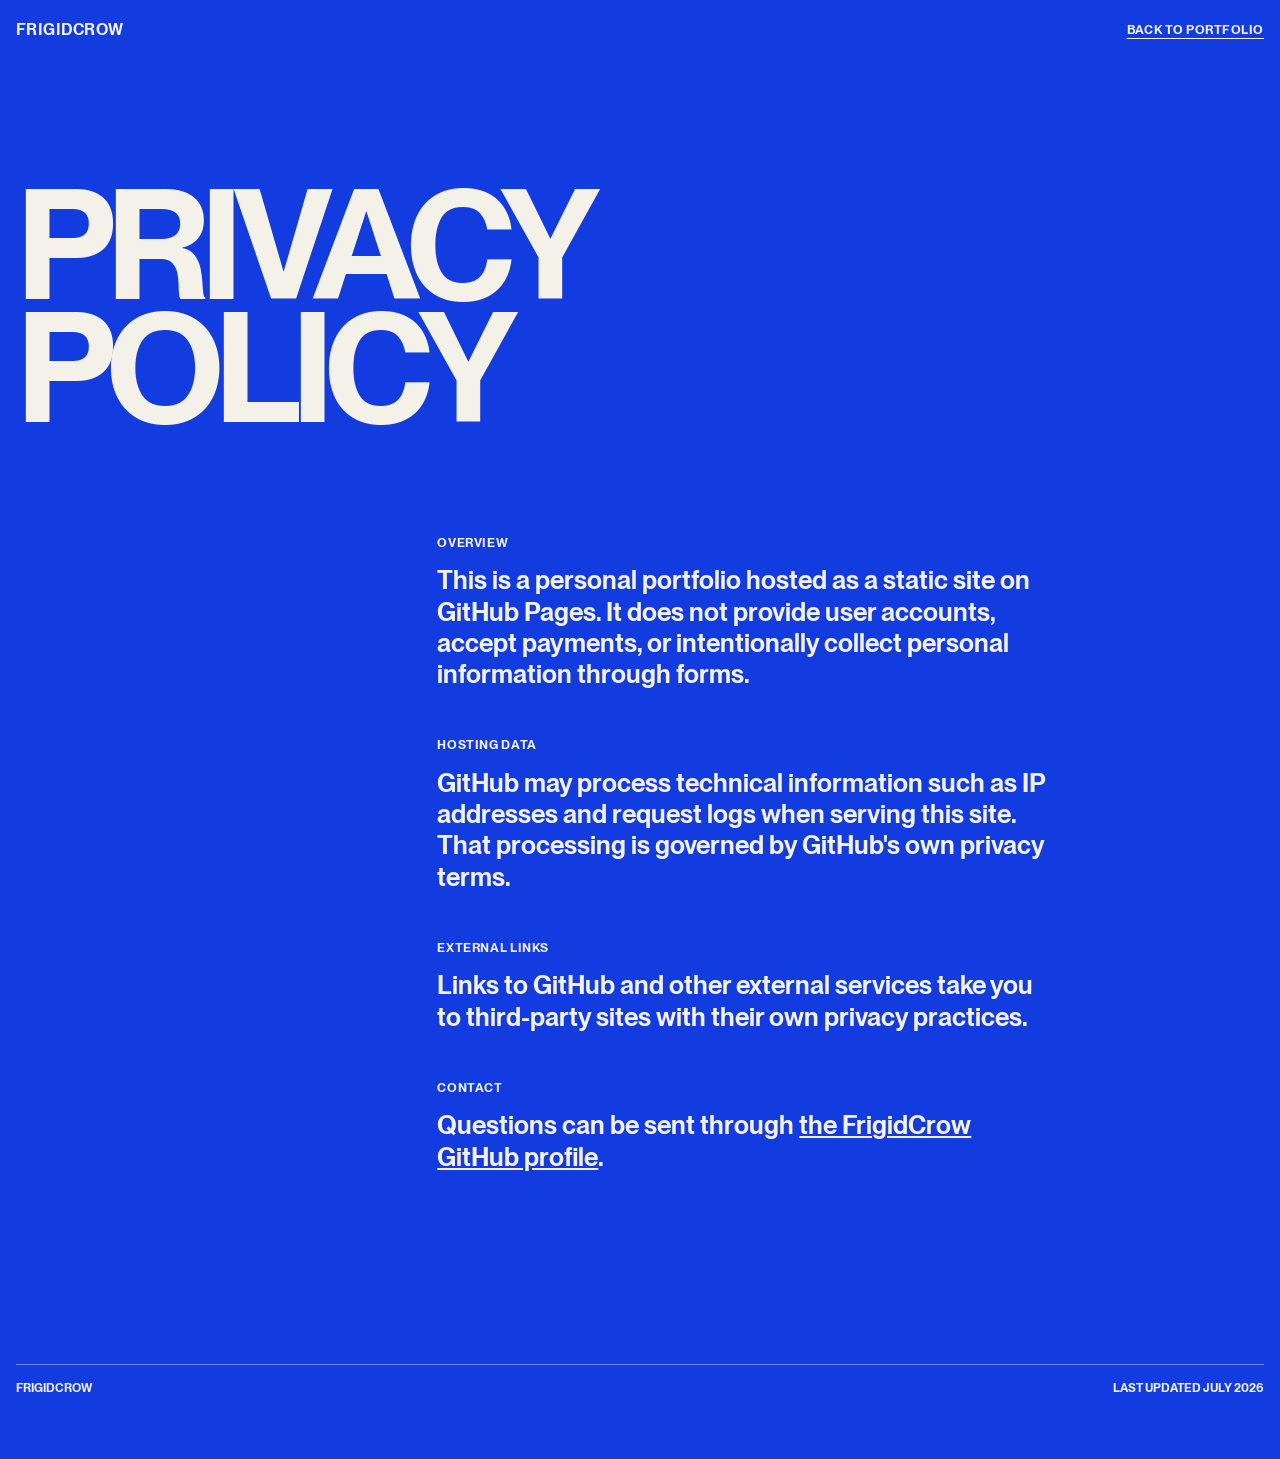
==== privacy-policy/index.html @ b76bd4f7 "Publish FrigidCrow immersive portfolio" ====
<!doctype html>
<html lang="en">
  <head>
    <meta charset="utf-8">
    <meta name="viewport" content="width=device-width, initial-scale=1">
    <meta name="theme-color" content="#123ce0">
    <title>Privacy Policy | FrigidCrow</title>
    <meta name="description" content="Privacy information for the FrigidCrow personal portfolio.">
    <link rel="icon" href="/favicons/dark/favicon.ico">
    <link rel="stylesheet" href="/personal.css">
    <style>
      @font-face{font-family:NeueMontreal;src:url('/fonts/PPNeueMontreal-SemiBold.woff2') format('woff2');font-display:swap}
      :root{color-scheme:dark;background:#123ce0;color:#f4f1e9;font-family:NeueMontreal,Arial,sans-serif}
      *{box-sizing:border-box}body{margin:0;min-height:100vh;background:#123ce0}a{color:inherit}
      .shell{width:min(100% - 2rem,96rem);margin:auto;padding:1.25rem 0 4rem}
      header{display:flex;align-items:center;justify-content:space-between;text-transform:uppercase;font-size:.78rem;letter-spacing:.04em}
      .brand{text-decoration:none;font-size:1rem}.back{text-underline-offset:.25rem}
      main{display:grid;grid-template-columns:repeat(12,1fr);gap:1rem;padding-top:16vh}
      h1{grid-column:1/-1;margin:0 0 10vh;font-size:clamp(4rem,12vw,12rem);font-weight:600;line-height:.8;letter-spacing:-.065em;text-transform:uppercase}
      .copy{grid-column:5/span 6;max-width:48rem;font-size:clamp(1.1rem,2vw,1.75rem);line-height:1.22}
      section{margin-bottom:3rem}h2{font-size:.78rem;text-transform:uppercase;letter-spacing:.05em;margin:0 0 .9rem}p{margin:0 0 1rem}
      footer{display:flex;justify-content:space-between;margin-top:16vh;padding-top:1rem;border-top:1px solid rgba(244,241,233,.4);font-size:.75rem;text-transform:uppercase}
      @media(max-width:760px){main{padding-top:12vh}.copy{grid-column:1/-1}h1{margin-bottom:8vh}footer{gap:2rem;align-items:flex-end}}
    </style>
  </head>
  <body>
    <div class="shell">
      <header><a class="brand" href="/">FrigidCrow</a><a class="back" href="/">Back to portfolio</a></header>
      <main>
        <h1>Privacy<br>Policy</h1>
        <div class="copy">
          <section><h2>Overview</h2><p>This is a personal portfolio hosted as a static site on GitHub Pages. It does not provide user accounts, accept payments, or intentionally collect personal information through forms.</p></section>
          <section><h2>Hosting data</h2><p>GitHub may process technical information such as IP addresses and request logs when serving this site. That processing is governed by GitHub's own privacy terms.</p></section>
          <section><h2>External links</h2><p>Links to GitHub and other external services take you to third-party sites with their own privacy practices.</p></section>
          <section><h2>Contact</h2><p>Questions can be sent through <a href="https://github.com/FrigidCrow">the FrigidCrow GitHub profile</a>.</p></section>
        </div>
      </main>
      <footer><span>FrigidCrow</span><span>Last updated July 2026</span></footer>
    </div>
  </body>
</html>
---- personal.css ----
.header-logo__type {
  display: none;
}

.header-logo::after {
  color: #eee;
  content: "FRIGIDCROW";
  font-family: NeueMontrealWeb, sans-serif;
  font-size: clamp(10px, 1.15rem, 1.15rem);
  font-weight: 700;
  letter-spacing: .08em;
  opacity: 0;
  transform: translateY(.4rem);
  transition: opacity .6s linear .25s, transform .8s cubic-bezier(.14, 1, .34, 1) .25s;
}

.header-logo--visible::after {
  opacity: 1;
  transform: translateY(0);
}

.loader__title {
  max-width: 26rem;
}

@media (min-width: 1024px) {
  .header-logo::after {
    font-size: 1.15rem;
  }
}
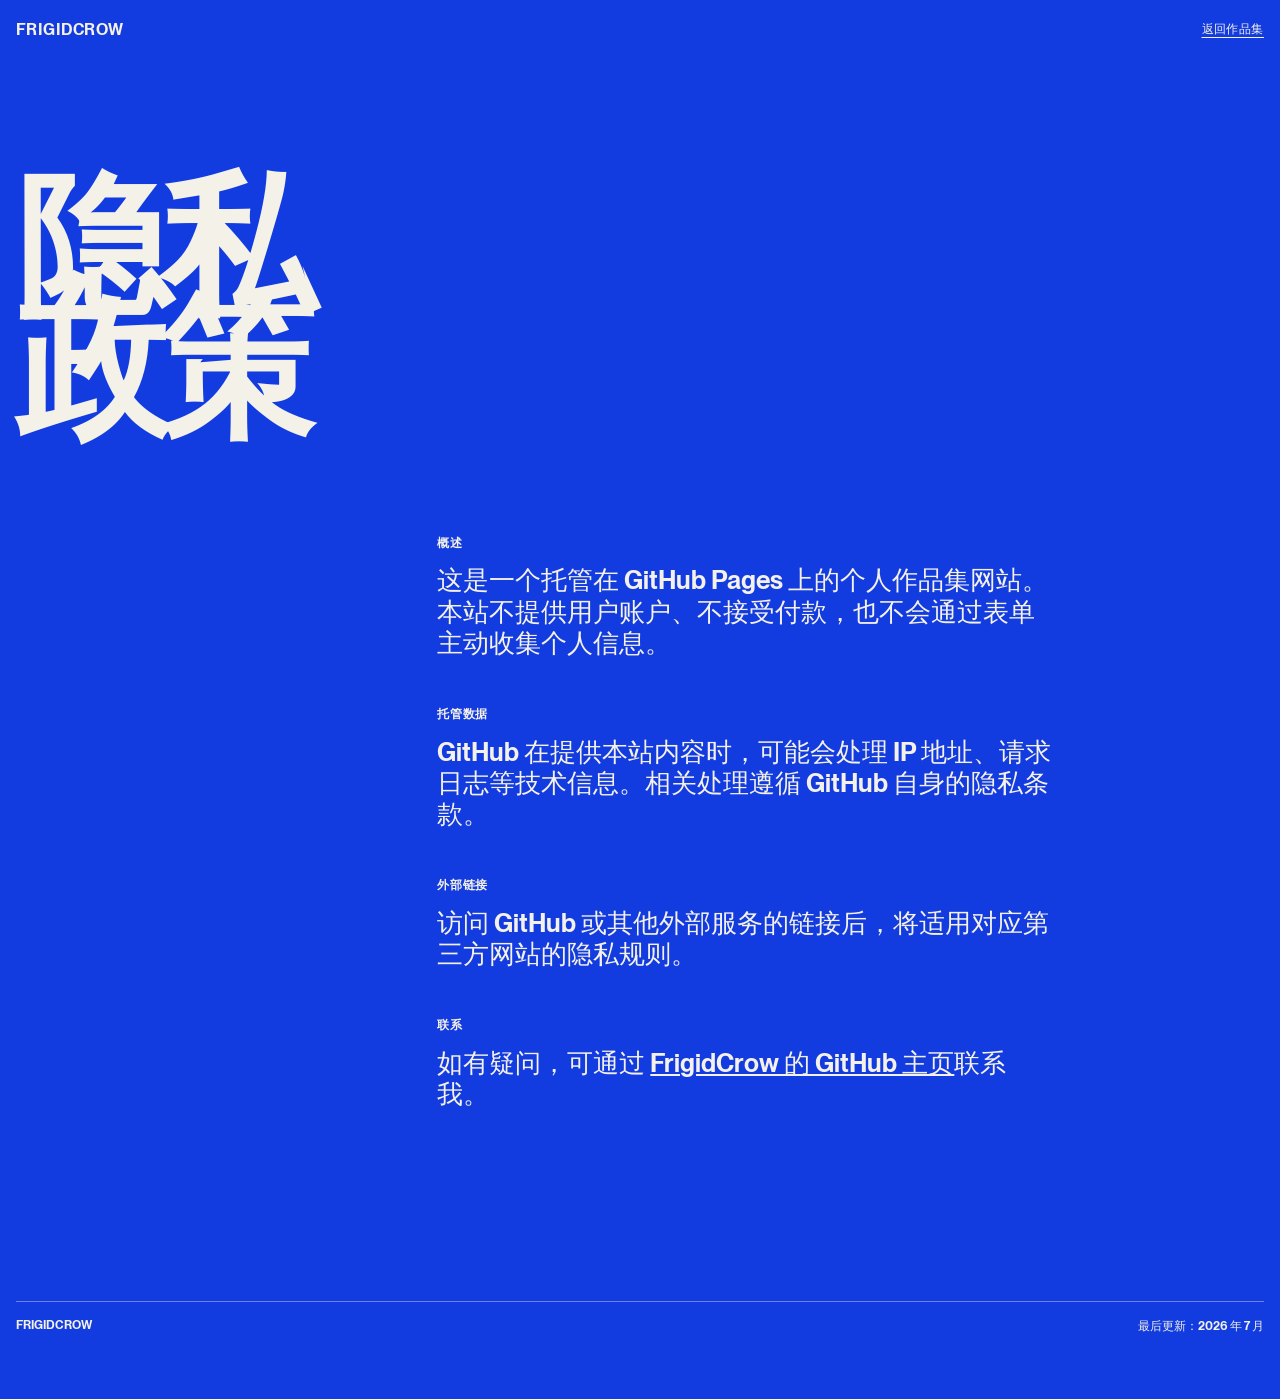
==== commit 0f532e57: "Localize portfolio in Chinese and optimize loading" ====
--- a/privacy-policy/index.html
+++ b/privacy-policy/index.html
@@ -1,11 +1,11 @@
 <!doctype html>
-<html lang="en">
+<html lang="zh-CN">
   <head>
     <meta charset="utf-8">
     <meta name="viewport" content="width=device-width, initial-scale=1">
     <meta name="theme-color" content="#123ce0">
-    <title>Privacy Policy | FrigidCrow</title>
-    <meta name="description" content="Privacy information for the FrigidCrow personal portfolio.">
+    <title>隐私政策 | FrigidCrow</title>
+    <meta name="description" content="FrigidCrow 个人作品集隐私说明。">
     <link rel="icon" href="/favicons/dark/favicon.ico">
     <link rel="stylesheet" href="/personal.css">
     <style>
@@ -25,17 +25,17 @@
   </head>
   <body>
     <div class="shell">
-      <header><a class="brand" href="/">FrigidCrow</a><a class="back" href="/">Back to portfolio</a></header>
+      <header><a class="brand" href="/">FrigidCrow</a><a class="back" href="/">返回作品集</a></header>
       <main>
-        <h1>Privacy<br>Policy</h1>
+        <h1>隐私<br>政策</h1>
         <div class="copy">
-          <section><h2>Overview</h2><p>This is a personal portfolio hosted as a static site on GitHub Pages. It does not provide user accounts, accept payments, or intentionally collect personal information through forms.</p></section>
-          <section><h2>Hosting data</h2><p>GitHub may process technical information such as IP addresses and request logs when serving this site. That processing is governed by GitHub's own privacy terms.</p></section>
-          <section><h2>External links</h2><p>Links to GitHub and other external services take you to third-party sites with their own privacy practices.</p></section>
-          <section><h2>Contact</h2><p>Questions can be sent through <a href="https://github.com/FrigidCrow">the FrigidCrow GitHub profile</a>.</p></section>
+          <section><h2>概述</h2><p>这是一个托管在 GitHub Pages 上的个人作品集网站。本站不提供用户账户、不接受付款，也不会通过表单主动收集个人信息。</p></section>
+          <section><h2>托管数据</h2><p>GitHub 在提供本站内容时，可能会处理 IP 地址、请求日志等技术信息。相关处理遵循 GitHub 自身的隐私条款。</p></section>
+          <section><h2>外部链接</h2><p>访问 GitHub 或其他外部服务的链接后，将适用对应第三方网站的隐私规则。</p></section>
+          <section><h2>联系</h2><p>如有疑问，可通过 <a href="https://github.com/FrigidCrow">FrigidCrow 的 GitHub 主页</a>联系我。</p></section>
         </div>
       </main>
-      <footer><span>FrigidCrow</span><span>Last updated July 2026</span></footer>
+      <footer><span>FrigidCrow</span><span>最后更新：2026 年 7 月</span></footer>
     </div>
   </body>
 </html>
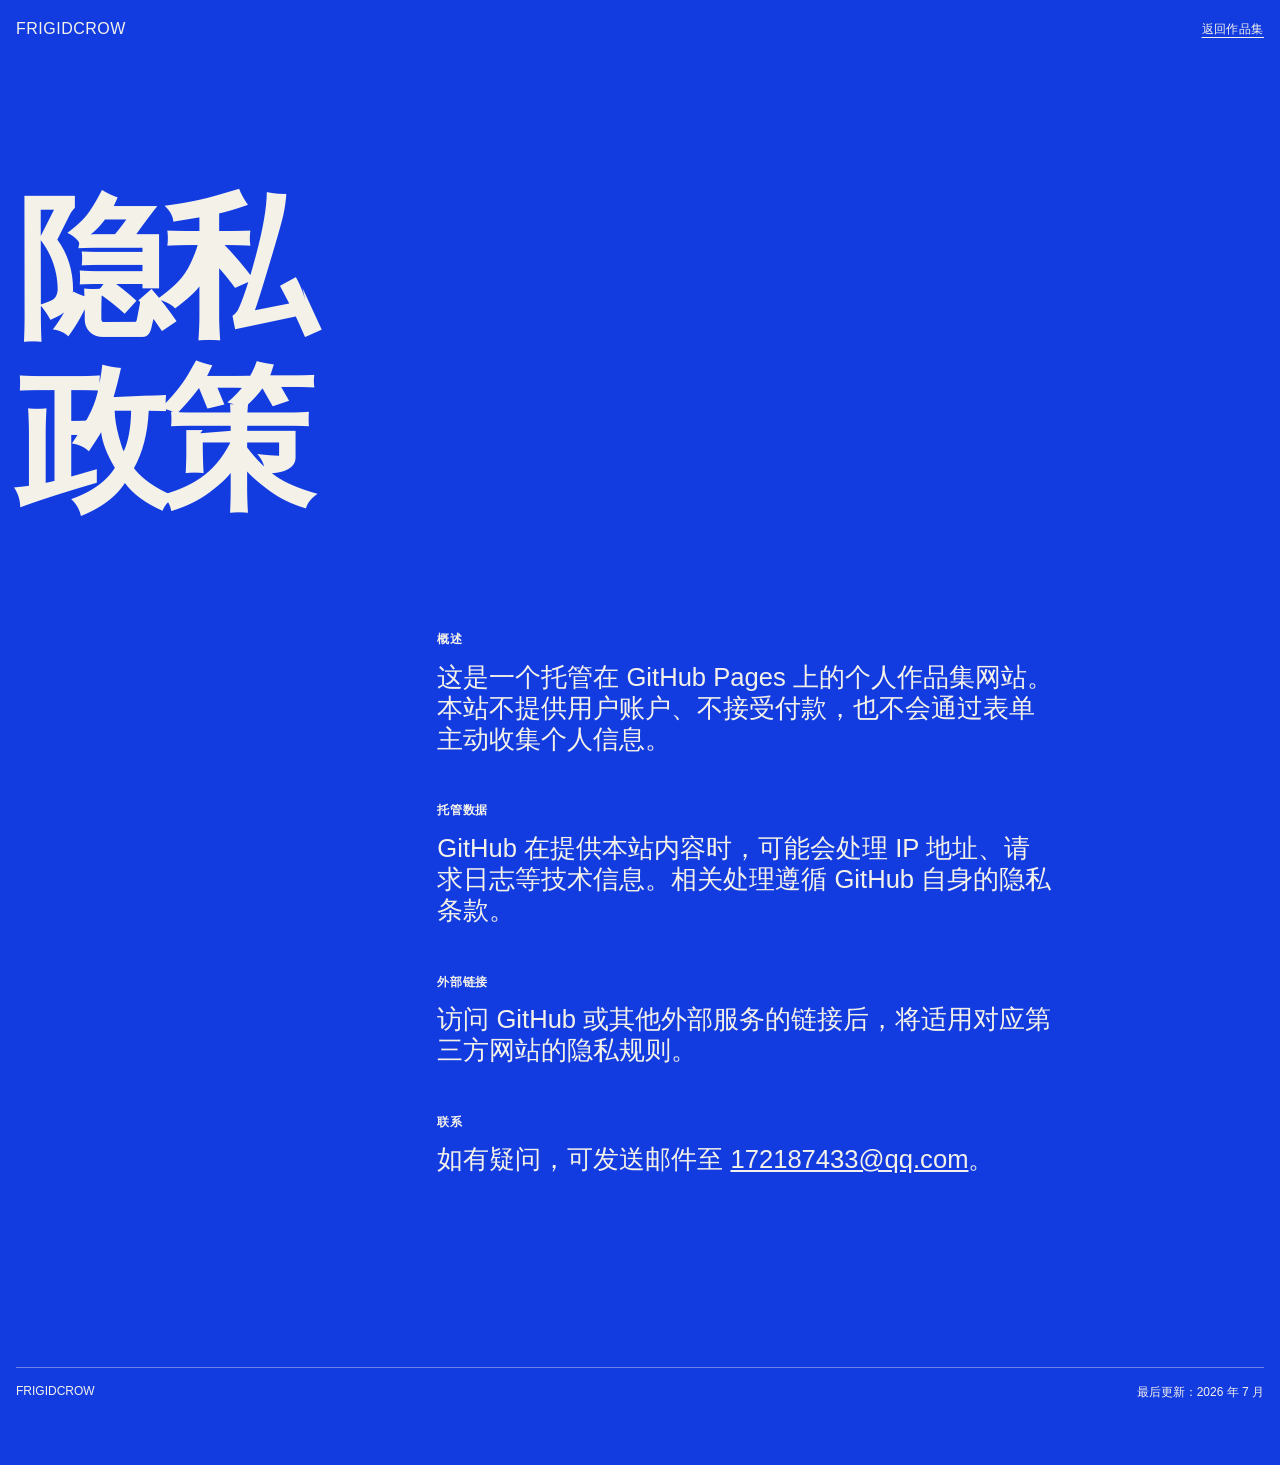
==== commit d3ad00a8: "Polish Chinese layout and publish GitHub projects" ====
--- a/privacy-policy/index.html
+++ b/privacy-policy/index.html
@@ -32,7 +32,7 @@
           <section><h2>概述</h2><p>这是一个托管在 GitHub Pages 上的个人作品集网站。本站不提供用户账户、不接受付款，也不会通过表单主动收集个人信息。</p></section>
           <section><h2>托管数据</h2><p>GitHub 在提供本站内容时，可能会处理 IP 地址、请求日志等技术信息。相关处理遵循 GitHub 自身的隐私条款。</p></section>
           <section><h2>外部链接</h2><p>访问 GitHub 或其他外部服务的链接后，将适用对应第三方网站的隐私规则。</p></section>
-          <section><h2>联系</h2><p>如有疑问，可通过 <a href="https://github.com/FrigidCrow">FrigidCrow 的 GitHub 主页</a>联系我。</p></section>
+          <section><h2>联系</h2><p>如有疑问，可发送邮件至 <a href="mailto:172187433@qq.com">172187433@qq.com</a>。</p></section>
         </div>
       </main>
       <footer><span>FrigidCrow</span><span>最后更新：2026 年 7 月</span></footer>
--- a/personal.css
+++ b/personal.css
@@ -23,8 +23,171 @@
   max-width: 26rem;
 }
 
+html[lang="zh-CN"] body,
+html[lang="zh-CN"] button {
+  font-family: ParaboleWeb, "PingFang SC", "Hiragino Sans GB", "Microsoft YaHei", sans-serif;
+}
+
+html[lang="zh-CN"] .h1,
+html[lang="zh-CN"] .h2,
+html[lang="zh-CN"] .h3,
+html[lang="zh-CN"] h1,
+html[lang="zh-CN"] h2,
+html[lang="zh-CN"] h3,
+html[lang="zh-CN"] .ff-title {
+  font-family: HashgraphWeb, "PingFang SC", "Hiragino Sans GB", "Microsoft YaHei", sans-serif;
+}
+
+html[lang="zh-CN"] .body-copy,
+html[lang="zh-CN"] .ff-labor {
+  font-family: ParaboleWeb, "PingFang SC", "Hiragino Sans GB", "Microsoft YaHei", sans-serif;
+  line-height: 1.72;
+  text-wrap: pretty;
+}
+
+html[lang="zh-CN"] .btn-label,
+html[lang="zh-CN"] .btn-label-small,
+html[lang="zh-CN"] .ff-detail {
+  font-family: NeueMontrealWeb, "PingFang SC", "Hiragino Sans GB", "Microsoft YaHei", sans-serif;
+}
+
+.sound-toggle__label-wrapper {
+  padding-left: 0;
+}
+
+.sound-toggle__label-inner {
+  align-items: center;
+  column-gap: .35em;
+}
+
+.sound-toggle--active .sound-toggle__label {
+  transform: none;
+}
+
+.company-content__fig {
+  display: none;
+}
+
+.company-content__title--hidden {
+  pointer-events: auto;
+  position: static;
+  visibility: visible;
+}
+
+.company-content__wrapper {
+  max-width: min(31rem, calc(100vw - 5.6rem));
+}
+
+.company-content__title {
+  font-size: 3.2rem;
+  line-height: 1.12;
+  margin-bottom: 1.8rem;
+}
+
+.company-content__url {
+  max-width: 100%;
+  overflow-wrap: anywhere;
+}
+
+.footer__title {
+  line-height: 1.1;
+  max-width: calc(100vw - 5.6rem);
+}
+
+.footer__list--socials {
+  column-gap: clamp(4rem, 8vw, 10rem);
+}
+
 @media (min-width: 1024px) {
   .header-logo::after {
     font-size: 1.15rem;
   }
+
+  html[lang="zh-CN"] .h1,
+  html[lang="zh-CN"] h1 {
+    line-height: 1.12;
+  }
+
+  .home-investors__wrapper {
+    grid-column: 2 / span 5;
+    max-width: 48rem;
+  }
+
+  .home-investors__title p:first-child {
+    left: 0;
+  }
+
+  .home-investors__title p:last-child {
+    left: 8rem;
+    right: auto;
+    text-align: left;
+  }
+
+  .home-investors__copy-wrapper {
+    margin-top: 5.6rem;
+  }
+
+  .home-investors__copy {
+    max-width: 48rem;
+  }
+
+  .home-portfolio__title {
+    grid-column: 2 / span 5;
+    margin-top: 20rem;
+  }
+
+  .home-portfolio__title p:first-child {
+    left: 0;
+  }
+
+  .home-portfolio__title p:nth-child(2) {
+    left: 6rem;
+  }
+
+  .home-portfolio__title p:nth-child(3) {
+    left: 12rem;
+  }
+
+  .home-portfolio__copy-wrapper {
+    grid-column: 8 / span 4;
+    margin-bottom: 8rem;
+  }
+
+  .home-portfolio__copy {
+    max-width: 42rem;
+  }
+
+  .home-team__title p:first-child {
+    left: 0;
+  }
+
+  .home-team__title p:last-child {
+    left: 6rem;
+  }
+
+  .company-content__wrapper {
+    max-width: 58rem;
+  }
+
+  .company-content__title {
+    font-size: 4rem;
+    margin-bottom: 2rem;
+  }
+
+  .company-content__url {
+    margin-bottom: 2.8rem;
+  }
+
+  .footer__title {
+    max-width: 68rem;
+  }
 }
+
+@media (prefers-reduced-motion: reduce) {
+  .header-logo::after,
+  .sound-toggle__label,
+  .sound-toggle__label-status,
+  .sound-toggle__svg {
+    transition-duration: .01ms !important;
+  }
+}
